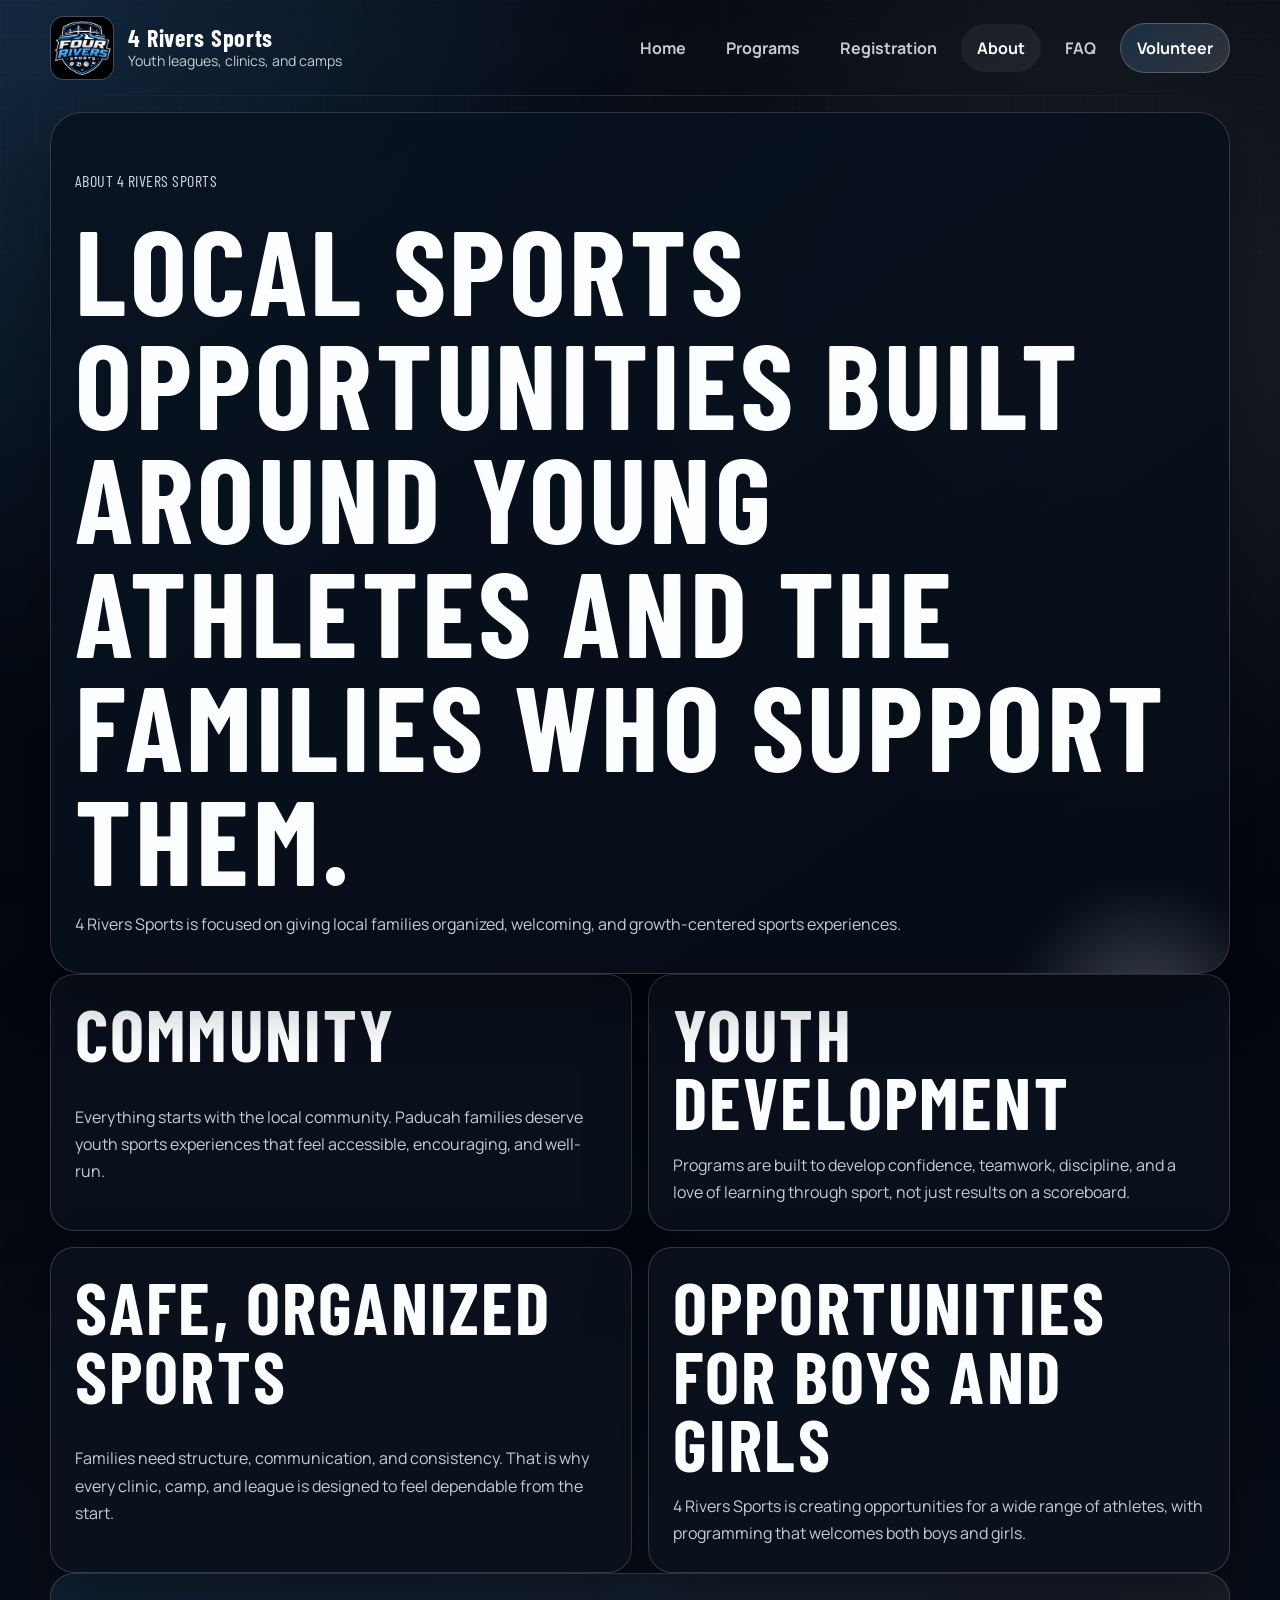
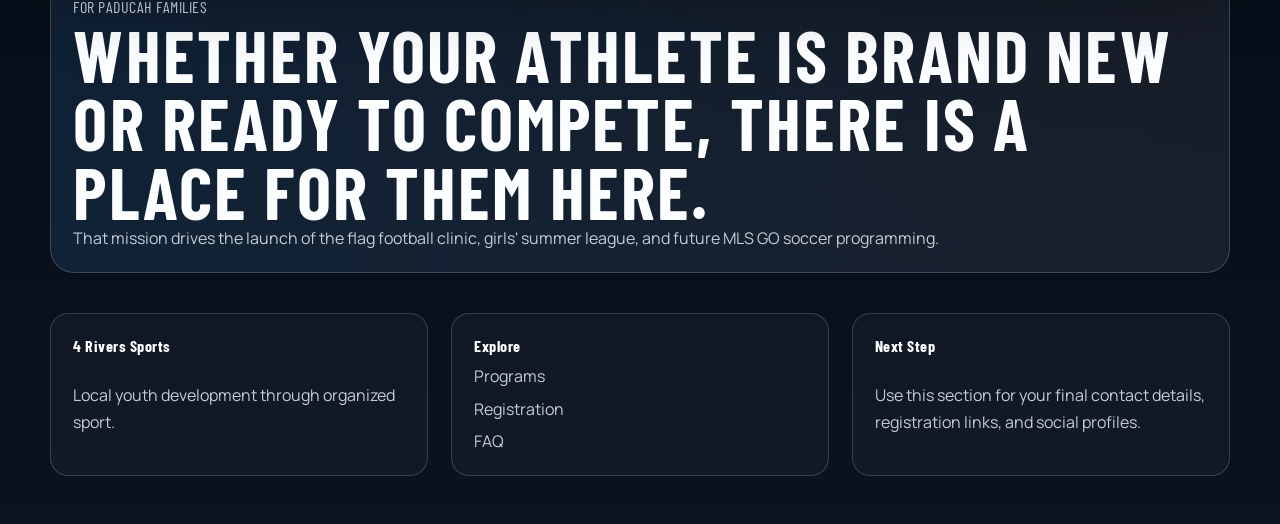
==== about.html @ c08216eb "Add initial website structure and styles for 4 Rivers Sports - Create styles.css for global styles a" ====
<!DOCTYPE html>
<html lang="en">
<head>
  <meta charset="UTF-8">
  <meta name="viewport" content="width=device-width, initial-scale=1.0">
  <title>About | 4 Rivers Sports</title>
  <meta
    name="description"
    content="Learn about 4 Rivers Sports and the focus on community, youth development, and safe organized sports for local families."
  >
  <link rel="preconnect" href="https://fonts.googleapis.com">
  <link rel="preconnect" href="https://fonts.gstatic.com" crossorigin>
  <link href="https://fonts.googleapis.com/css2?family=Barlow+Condensed:wght@600;700;800&family=Manrope:wght@400;500;600;700;800&display=swap" rel="stylesheet">
  <link rel="stylesheet" href="assets/styles.css">
</head>
<body>
  <div class="site-shell inner-page-shell">
    <header class="site-header">
      <a class="brand" href="index.html">
        <span class="brand-mark">
          <img class="brand-logo" src="images/logo.png" alt="4 Rivers Sports logo">
        </span>
        <span class="brand-text">
          <strong>4 Rivers Sports</strong>
          <span>Youth leagues, clinics, and camps</span>
        </span>
      </a>
      <button class="menu-toggle" type="button" aria-expanded="false" aria-controls="site-nav">
        Menu
      </button>
      <nav class="site-nav" id="site-nav">
        <a href="index.html">Home</a>
        <a href="programs.html">Programs</a>
        <a href="registration.html">Registration</a>
        <a href="about.html" aria-current="page">About</a>
        <a href="faq.html">FAQ</a>
        <a href="volunteers.html" class="nav-cta">Volunteer</a>
      </nav>
    </header>

    <main>
      <section class="page-hero">
        <p class="eyebrow">About 4 Rivers Sports</p>
        <h1>Local sports opportunities built around young athletes and the families who support them.</h1>
        <p>4 Rivers Sports is focused on giving local families organized, welcoming, and growth-centered sports experiences.</p>
      </section>

      <section class="story-grid">
        <article>
          <h2>Community</h2>
          <p>Everything starts with the local community. Paducah families deserve youth sports experiences that feel accessible, encouraging, and well-run.</p>
        </article>
        <article>
          <h2>Youth Development</h2>
          <p>Programs are built to develop confidence, teamwork, discipline, and a love of learning through sport, not just results on a scoreboard.</p>
        </article>
        <article>
          <h2>Safe, Organized Sports</h2>
          <p>Families need structure, communication, and consistency. That is why every clinic, camp, and league is designed to feel dependable from the start.</p>
        </article>
        <article>
          <h2>Opportunities for Boys and Girls</h2>
          <p>4 Rivers Sports is creating opportunities for a wide range of athletes, with programming that welcomes both boys and girls.</p>
        </article>
      </section>

      <section class="support-strip">
        <div>
          <p class="eyebrow">For Paducah Families</p>
          <h2>Whether your athlete is brand new or ready to compete, there is a place for them here.</h2>
          <p>That mission drives the launch of the flag football clinic, girls' summer league, and future MLS GO soccer programming.</p>
        </div>
      </section>
    </main>

    <footer class="site-footer">
      <div>
        <strong>4 Rivers Sports</strong>
        <p>Local youth development through organized sport.</p>
      </div>
      <div>
        <strong>Explore</strong>
        <a href="programs.html">Programs</a>
        <a href="registration.html">Registration</a>
        <a href="faq.html">FAQ</a>
      </div>
      <div>
        <strong>Next Step</strong>
        <p>Use this section for your final contact details, registration links, and social profiles.</p>
      </div>
    </footer>
  </div>

  <script src="assets/script.js"></script>
</body>
</html>
---- assets/styles.css ----
:root {
  --bg: #02060d;
  --surface: #09111d;
  --surface-strong: #132237;
  --surface-soft: rgba(12, 19, 31, 0.82);
  --line: rgba(194, 201, 209, 0.22);
  --text: #fbfdff;
  --muted: #c5ccd5;
  --accent-silver: #d6dde6;
  --accent-blue: #4ba8ff;
  --accent-blue-deep: #1e5fa8;
  --shadow: 0 26px 60px rgba(0, 0, 0, 0.35);
  --radius-xl: 32px;
  --radius-lg: 24px;
  --radius-md: 18px;
  --content-width: 1180px;
}

* {
  box-sizing: border-box;
}

html {
  scroll-behavior: smooth;
}

body {
  margin: 0;
  min-height: 100vh;
  font-family: "Manrope", sans-serif;
  color: var(--text);
  background:
    radial-gradient(circle at top left, rgba(75, 168, 255, 0.2), transparent 30%),
    radial-gradient(circle at 85% 15%, rgba(214, 221, 230, 0.12), transparent 26%),
    linear-gradient(180deg, #05080f 0%, #02060d 42%, #0b1320 100%);
}

body::before {
  content: "";
  position: fixed;
  inset: 0;
  background-image:
    linear-gradient(rgba(255, 255, 255, 0.03) 1px, transparent 1px),
    linear-gradient(90deg, rgba(255, 255, 255, 0.03) 1px, transparent 1px);
  background-size: 36px 36px;
  -webkit-mask-image: linear-gradient(180deg, rgba(0, 0, 0, 0.5), transparent 75%);
  mask-image: linear-gradient(180deg, rgba(0, 0, 0, 0.5), transparent 75%);
  pointer-events: none;
}

a {
  color: inherit;
  text-decoration: none;
}

p {
  margin: 0;
  line-height: 1.7;
  color: var(--muted);
}

h1,
h2,
h3,
strong,
.button,
.brand-text strong,
.card-tag,
.hero-badge,
.eyebrow {
  font-family: "Barlow Condensed", sans-serif;
  letter-spacing: 0.03em;
}

h1,
h2,
h3 {
  margin: 0;
  color: var(--text);
  line-height: 0.95;
  text-transform: uppercase;
}

h1 {
  font-size: clamp(4rem, 12vw, 7.5rem);
}

h2 {
  font-size: clamp(2.4rem, 6vw, 4.5rem);
}

h3 {
  font-size: clamp(1.5rem, 4vw, 2rem);
}

ul {
  margin: 0;
  padding: 0;
  list-style: none;
}

dl,
dt,
dd {
  margin: 0;
}

.site-shell {
  position: relative;
  width: min(calc(100% - 2rem), var(--content-width));
  margin: 0 auto;
  padding-bottom: 2rem;
}

.site-header {
  position: sticky;
  top: 0;
  z-index: 10;
  display: flex;
  align-items: center;
  justify-content: space-between;
  gap: 1rem;
  padding: 1rem 0;
  -webkit-backdrop-filter: blur(18px);
  backdrop-filter: blur(18px);
}

.site-header::after {
  content: "";
  position: absolute;
  inset: auto 0 0;
  height: 1px;
  background: linear-gradient(90deg, transparent, rgba(255, 255, 255, 0.15), transparent);
}

.brand {
  display: inline-flex;
  align-items: center;
  gap: 0.9rem;
  min-width: 0;
}

.brand-mark {
  display: grid;
  place-items: center;
  width: 4rem;
  height: 4rem;
  flex: 0 0 auto;
  border-radius: 14px;
  overflow: hidden;
  background: rgba(255, 255, 255, 0.04);
  border: 1px solid rgba(194, 201, 209, 0.22);
}

.brand-logo {
  display: block;
  width: 100%;
  height: 100%;
  object-fit: contain;
}

.brand-text {
  display: grid;
  gap: 0.1rem;
}

.brand-text strong {
  font-size: 1.5rem;
  line-height: 1;
}

.brand-text span {
  color: var(--muted);
  font-size: 0.88rem;
}

.site-nav {
  display: flex;
  align-items: center;
  gap: 0.5rem;
  flex-wrap: wrap;
  justify-content: flex-end;
}

.site-nav a {
  padding: 0.8rem 1rem;
  border-radius: 999px;
  color: var(--muted);
  font-weight: 700;
  transition: background-color 180ms ease, color 180ms ease, transform 180ms ease;
}

.site-nav a:hover,
.site-nav a[aria-current="page"] {
  color: var(--text);
  background: rgba(255, 255, 255, 0.06);
}

.site-nav .nav-cta {
  background: linear-gradient(135deg, rgba(75, 168, 255, 0.18), rgba(214, 221, 230, 0.16));
  color: var(--text);
  border: 1px solid rgba(214, 221, 230, 0.26);
}

.menu-toggle {
  display: none;
  border: 1px solid var(--line);
  border-radius: 999px;
  background: rgba(255, 255, 255, 0.04);
  color: var(--text);
  padding: 0.85rem 1rem;
  font: inherit;
  font-weight: 700;
}

.hero-section,
.page-hero {
  position: relative;
  overflow: hidden;
  border: 1px solid var(--line);
  border-radius: var(--radius-xl);
  background: linear-gradient(145deg, rgba(9, 19, 33, 0.96), rgba(6, 13, 23, 0.88));
  box-shadow: var(--shadow);
}

.hero-section {
  display: grid;
  gap: 2rem;
  padding: 4rem 1.6rem 2rem;
}

.hero-section::after,
.page-hero::after {
  content: "";
  position: absolute;
  inset: auto -5% -22% auto;
  width: 18rem;
  height: 18rem;
  border-radius: 999px;
  background: radial-gradient(circle, rgba(214, 221, 230, 0.28), transparent 68%);
  filter: blur(16px);
}

.hero-copy,
.hero-panel,
.page-hero {
  position: relative;
  z-index: 1;
}

.hero-copy {
  display: grid;
  gap: 1rem;
}

.hero-lead {
  max-width: 12ch;
  font-size: clamp(1.25rem, 3.2vw, 1.8rem);
  font-weight: 700;
  color: var(--text);
}

.eyebrow {
  color: var(--accent-silver);
  font-size: 1rem;
  text-transform: uppercase;
}

.hero-actions,
.section-heading,
.registration-header,
.support-strip,
.volunteer-banner,
.split-heading {
  display: flex;
  gap: 1rem;
}

.hero-actions {
  flex-wrap: wrap;
  margin-top: 0.5rem;
}

.button {
  display: inline-flex;
  align-items: center;
  justify-content: center;
  gap: 0.45rem;
  min-height: 3.5rem;
  padding: 0.9rem 1.4rem;
  border-radius: 999px;
  font-size: 1.1rem;
  font-weight: 800;
  text-transform: uppercase;
  transition: transform 180ms ease, box-shadow 180ms ease, background-color 180ms ease;
}

.button:hover {
  transform: translateY(-2px);
}

.button-primary {
  background: linear-gradient(135deg, var(--accent-blue), #dfe5ec);
  color: #071018;
  box-shadow: 0 18px 28px rgba(75, 168, 255, 0.24);
}

.button-secondary {
  background: linear-gradient(135deg, rgba(75, 168, 255, 0.18), rgba(214, 221, 230, 0.14));
  border: 1px solid rgba(194, 201, 209, 0.3);
  color: var(--text);
}

.inline-link {
  width: fit-content;
  color: var(--text);
  font-weight: 800;
  text-transform: uppercase;
}

.inline-link:hover {
  color: var(--accent-silver);
}

.hero-panel {
  display: grid;
  gap: 1rem;
  align-content: start;
}

.hero-badge,
.card-tag {
  width: fit-content;
  padding: 0.45rem 0.8rem;
  border-radius: 999px;
  background: rgba(255, 255, 255, 0.08);
  color: var(--text);
  font-size: 0.95rem;
  text-transform: uppercase;
}

.hero-points,
.feature-list {
  display: grid;
  gap: 0.8rem;
}

.hero-points li,
.feature-list li {
  position: relative;
  padding-left: 1.3rem;
  color: var(--text);
}

.hero-points li::before,
.feature-list li::before {
  content: "";
  position: absolute;
  left: 0;
  top: 0.55rem;
  width: 0.55rem;
  height: 0.55rem;
  border-radius: 999px;
  background: linear-gradient(135deg, var(--accent-blue), var(--accent-silver));
}

.hero-card,
.program-card,
.highlight-card,
.program-detail-card,
.registration-card,
.faq-item,
.story-grid article,
.why-grid article,
.faq-preview-grid article {
  border: 1px solid var(--line);
  border-radius: var(--radius-lg);
  background: var(--surface-soft);
  box-shadow: var(--shadow);
}

.hero-card,
.program-card,
.highlight-card,
.program-detail-card,
.registration-card,
.faq-item,
.story-grid article,
.why-grid article,
.faq-preview-grid article {
  padding: 1.5rem;
}

.announcement-strip,
.support-strip,
.volunteer-banner {
  align-items: center;
  justify-content: space-between;
  border: 1px solid rgba(194, 201, 209, 0.24);
  border-radius: var(--radius-lg);
  padding: 1.2rem 1.4rem;
  background: linear-gradient(90deg, rgba(75, 168, 255, 0.12), rgba(214, 221, 230, 0.08));
}

.announcement-strip {
  margin-top: 1.25rem;
}

.announcement-strip p {
  color: var(--text);
  font-weight: 700;
}

.section-block {
  display: grid;
  gap: 1.4rem;
  padding: 4.5rem 0 0;
}

.section-heading {
  align-items: end;
  justify-content: space-between;
  flex-wrap: wrap;
}

.section-heading.narrow {
  max-width: 60rem;
}

.program-grid,
.registration-highlight-grid,
.why-grid,
.faq-preview-grid,
.story-grid,
.program-detail-grid,
.registration-grid {
  display: grid;
  gap: 1rem;
}

.program-card,
.highlight-card,
.program-detail-card,
.registration-card,
.story-grid article,
.why-grid article,
.faq-preview-grid article {
  display: grid;
  gap: 1rem;
}

.soon-card {
  background: linear-gradient(145deg, rgba(12, 30, 42, 0.92), rgba(11, 24, 40, 0.82));
}

.page-hero {
  display: grid;
  gap: 1rem;
  padding: 3.4rem 1.5rem 2.2rem;
  margin-top: 1rem;
}

.faq-list {
  display: grid;
  gap: 1rem;
  padding-top: 2rem;
}

.faq-item {
  display: grid;
  gap: 0.8rem;
}

.registration-card dl {
  display: grid;
  gap: 1rem;
}

.registration-card dl div {
  padding-bottom: 1rem;
  border-bottom: 1px solid rgba(255, 255, 255, 0.08);
}

.registration-card dl div:last-child {
  padding-bottom: 0;
  border-bottom: 0;
}

.registration-card dt {
  margin-bottom: 0.25rem;
  color: var(--accent-silver);
  font-family: "Barlow Condensed", sans-serif;
  font-size: 1rem;
  text-transform: uppercase;
}

.registration-card dd {
  color: var(--text);
}

.site-footer {
  display: grid;
  gap: 1.4rem;
  padding: 4rem 0 1rem;
}

.site-footer > div {
  display: grid;
  gap: 0.65rem;
  padding: 1.4rem;
  border: 1px solid var(--line);
  border-radius: var(--radius-md);
  background: rgba(255, 255, 255, 0.03);
}

.site-footer a {
  color: var(--muted);
}

.site-footer a:hover {
  color: var(--text);
}

.inner-page-shell .site-footer {
  padding-top: 2.5rem;
}

@media (min-width: 720px) {
  .site-shell {
    width: min(calc(100% - 3rem), var(--content-width));
  }

  .hero-section {
    grid-template-columns: minmax(0, 1.25fr) minmax(20rem, 0.85fr);
    align-items: stretch;
    padding: 5rem 2.4rem 2.6rem;
  }

  .program-grid,
  .registration-highlight-grid,
  .why-grid,
  .faq-preview-grid,
  .story-grid,
  .program-detail-grid,
  .registration-grid,
  .site-footer {
    grid-template-columns: repeat(2, minmax(0, 1fr));
  }
}

@media (min-width: 1000px) {
  .program-grid,
  .registration-highlight-grid,
  .why-grid,
  .faq-preview-grid,
  .site-footer {
    grid-template-columns: repeat(3, minmax(0, 1fr));
  }

  .program-detail-grid,
  .registration-grid {
    grid-template-columns: repeat(3, minmax(0, 1fr));
  }

  .story-grid {
    grid-template-columns: repeat(2, minmax(0, 1fr));
  }
}

@media (max-width: 799px) {
  .menu-toggle {
    display: inline-flex;
    align-items: center;
    justify-content: center;
  }

  .site-nav {
    position: absolute;
    top: calc(100% + 0.8rem);
    right: 0;
    left: 0;
    display: none;
    flex-direction: column;
    align-items: stretch;
    padding: 0.8rem;
    border: 1px solid var(--line);
    border-radius: 24px;
    background: rgba(7, 15, 24, 0.98);
    box-shadow: var(--shadow);
  }

  .site-nav.is-open {
    display: flex;
  }

  .site-nav a {
    width: 100%;
  }
}

@media (prefers-reduced-motion: no-preference) {
  .hero-copy,
  .hero-panel,
  .section-block,
  .page-hero,
  .program-card,
  .highlight-card,
  .program-detail-card,
  .registration-card,
  .faq-item,
  .story-grid article,
  .why-grid article,
  .faq-preview-grid article,
  .site-footer > div {
    animation: rise-in 700ms ease both;
  }

  .hero-panel {
    animation-delay: 120ms;
  }

  .section-block:nth-of-type(2),
  .site-footer > div:nth-child(2) {
    animation-delay: 140ms;
  }

  .section-block:nth-of-type(3),
  .site-footer > div:nth-child(3) {
    animation-delay: 220ms;
  }
}

@keyframes rise-in {
  from {
    opacity: 0;
    transform: translateY(18px);
  }

  to {
    opacity: 1;
    transform: translateY(0);
  }
}
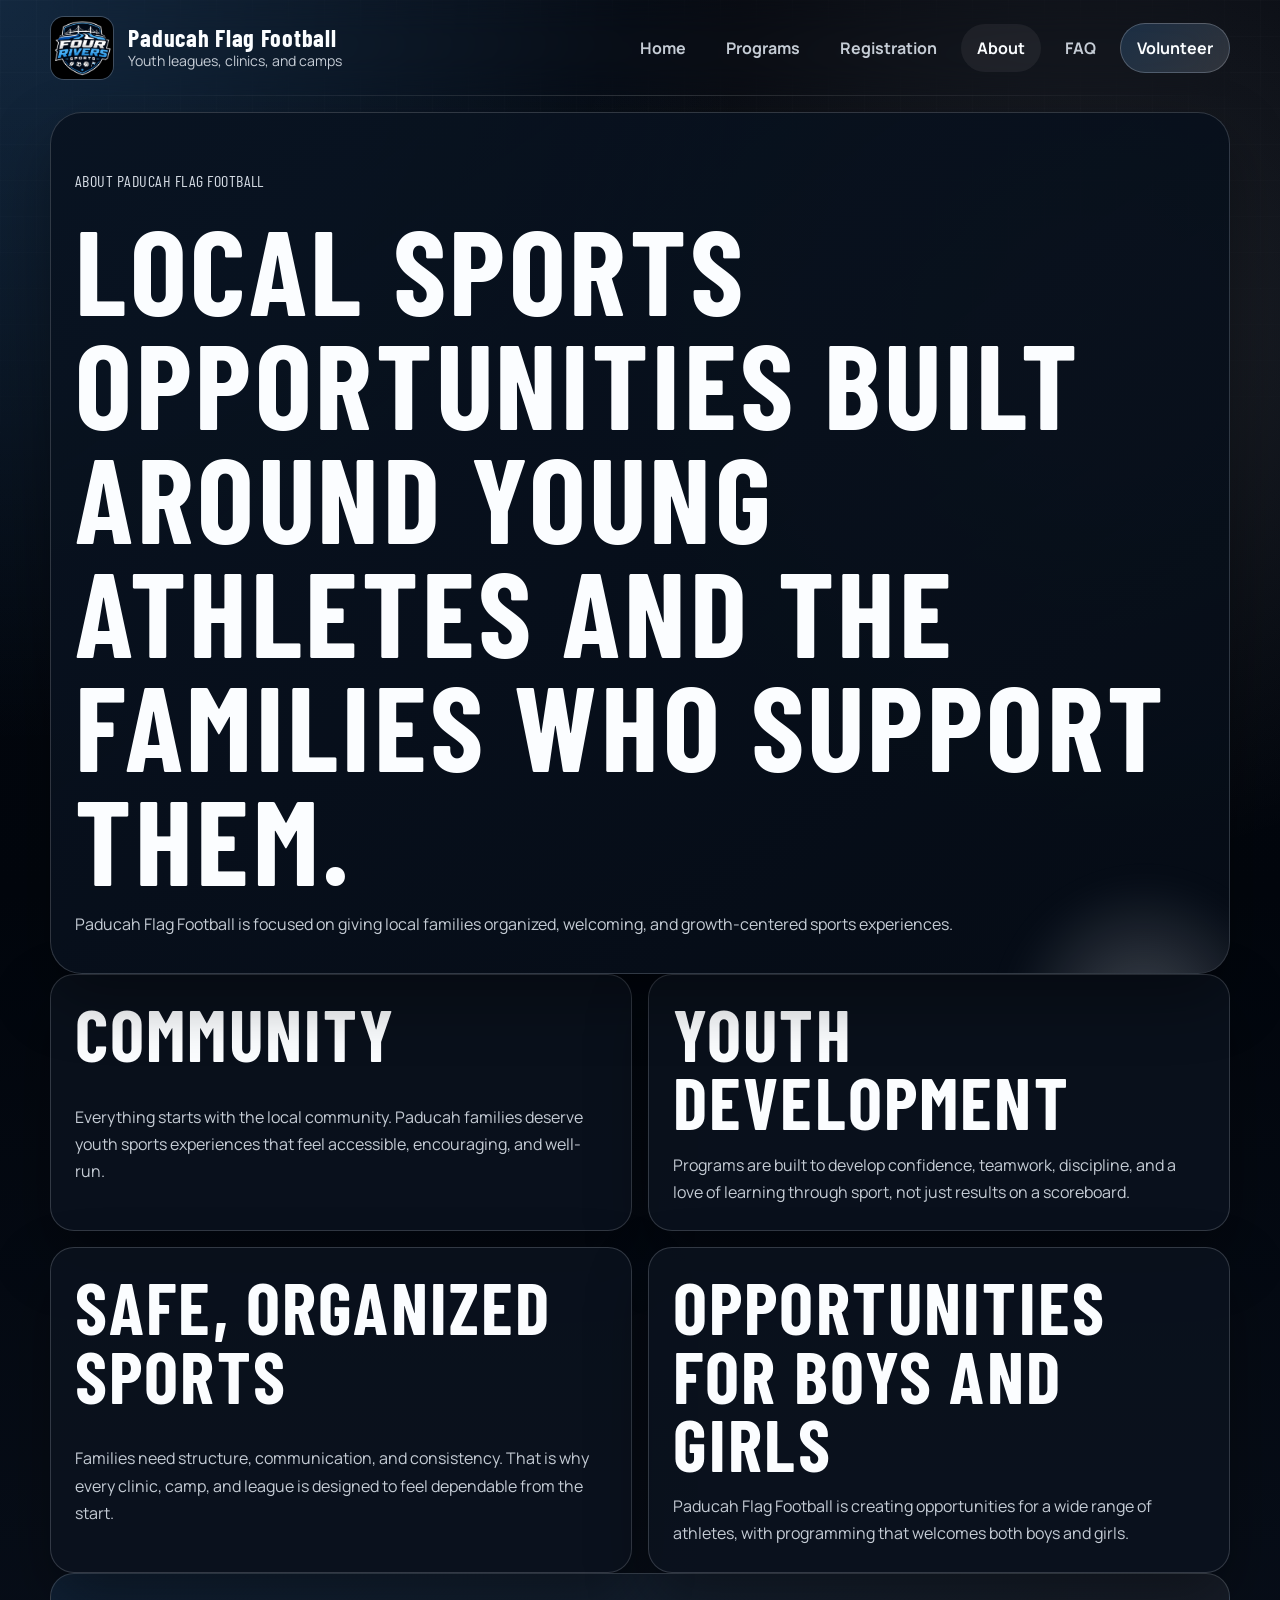
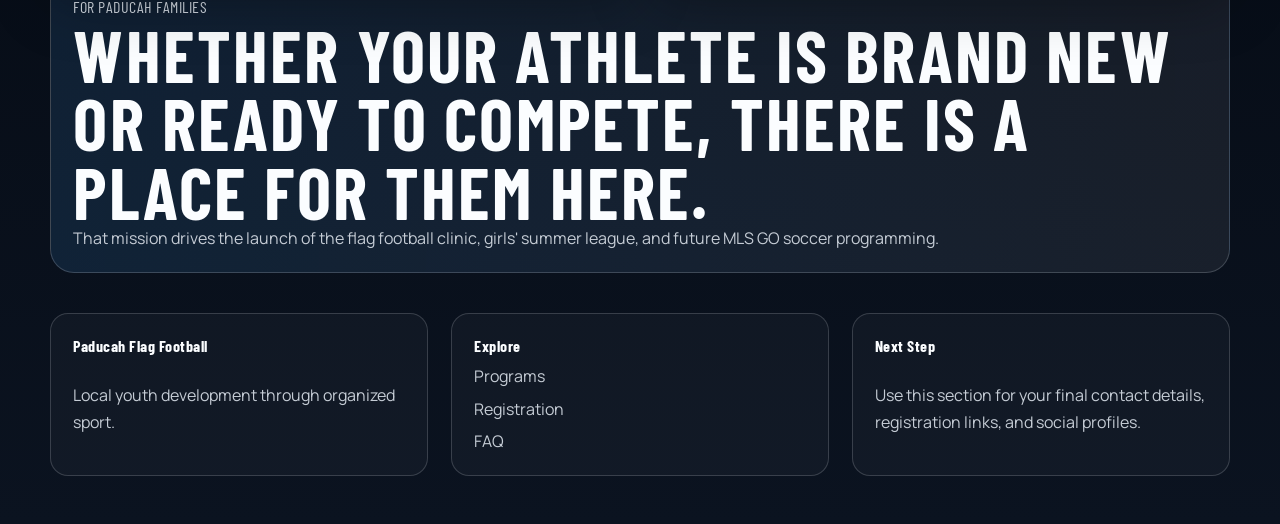
==== commit bf068c51: "Update branding from 4 Rivers Sports to Paducah Flag Football across multiple HTML files" ====
--- a/about.html
+++ b/about.html
@@ -3,10 +3,10 @@
 <head>
   <meta charset="UTF-8">
   <meta name="viewport" content="width=device-width, initial-scale=1.0">
-  <title>About | 4 Rivers Sports</title>
+  <title>About | Paducah Flag Football</title>
   <meta
     name="description"
-    content="Learn about 4 Rivers Sports and the focus on community, youth development, and safe organized sports for local families."
+    content="Learn about Paducah Flag Football and the focus on community, youth development, and safe organized sports for local families."
   >
   <link rel="preconnect" href="https://fonts.googleapis.com">
   <link rel="preconnect" href="https://fonts.gstatic.com" crossorigin>
@@ -18,10 +18,10 @@
     <header class="site-header">
       <a class="brand" href="index.html">
         <span class="brand-mark">
-          <img class="brand-logo" src="images/logo.png" alt="4 Rivers Sports logo">
+          <img class="brand-logo" src="images/logo.png" alt="Paducah Flag Football logo">
         </span>
         <span class="brand-text">
-          <strong>4 Rivers Sports</strong>
+          <strong>Paducah Flag Football</strong>
           <span>Youth leagues, clinics, and camps</span>
         </span>
       </a>
@@ -40,9 +40,9 @@
 
     <main>
       <section class="page-hero">
-        <p class="eyebrow">About 4 Rivers Sports</p>
+        <p class="eyebrow">About Paducah Flag Football</p>
         <h1>Local sports opportunities built around young athletes and the families who support them.</h1>
-        <p>4 Rivers Sports is focused on giving local families organized, welcoming, and growth-centered sports experiences.</p>
+        <p>Paducah Flag Football is focused on giving local families organized, welcoming, and growth-centered sports experiences.</p>
       </section>
 
       <section class="story-grid">
@@ -60,7 +60,7 @@
         </article>
         <article>
           <h2>Opportunities for Boys and Girls</h2>
-          <p>4 Rivers Sports is creating opportunities for a wide range of athletes, with programming that welcomes both boys and girls.</p>
+          <p>Paducah Flag Football is creating opportunities for a wide range of athletes, with programming that welcomes both boys and girls.</p>
         </article>
       </section>
 
@@ -75,7 +75,7 @@
 
     <footer class="site-footer">
       <div>
-        <strong>4 Rivers Sports</strong>
+        <strong>Paducah Flag Football</strong>
         <p>Local youth development through organized sport.</p>
       </div>
       <div>
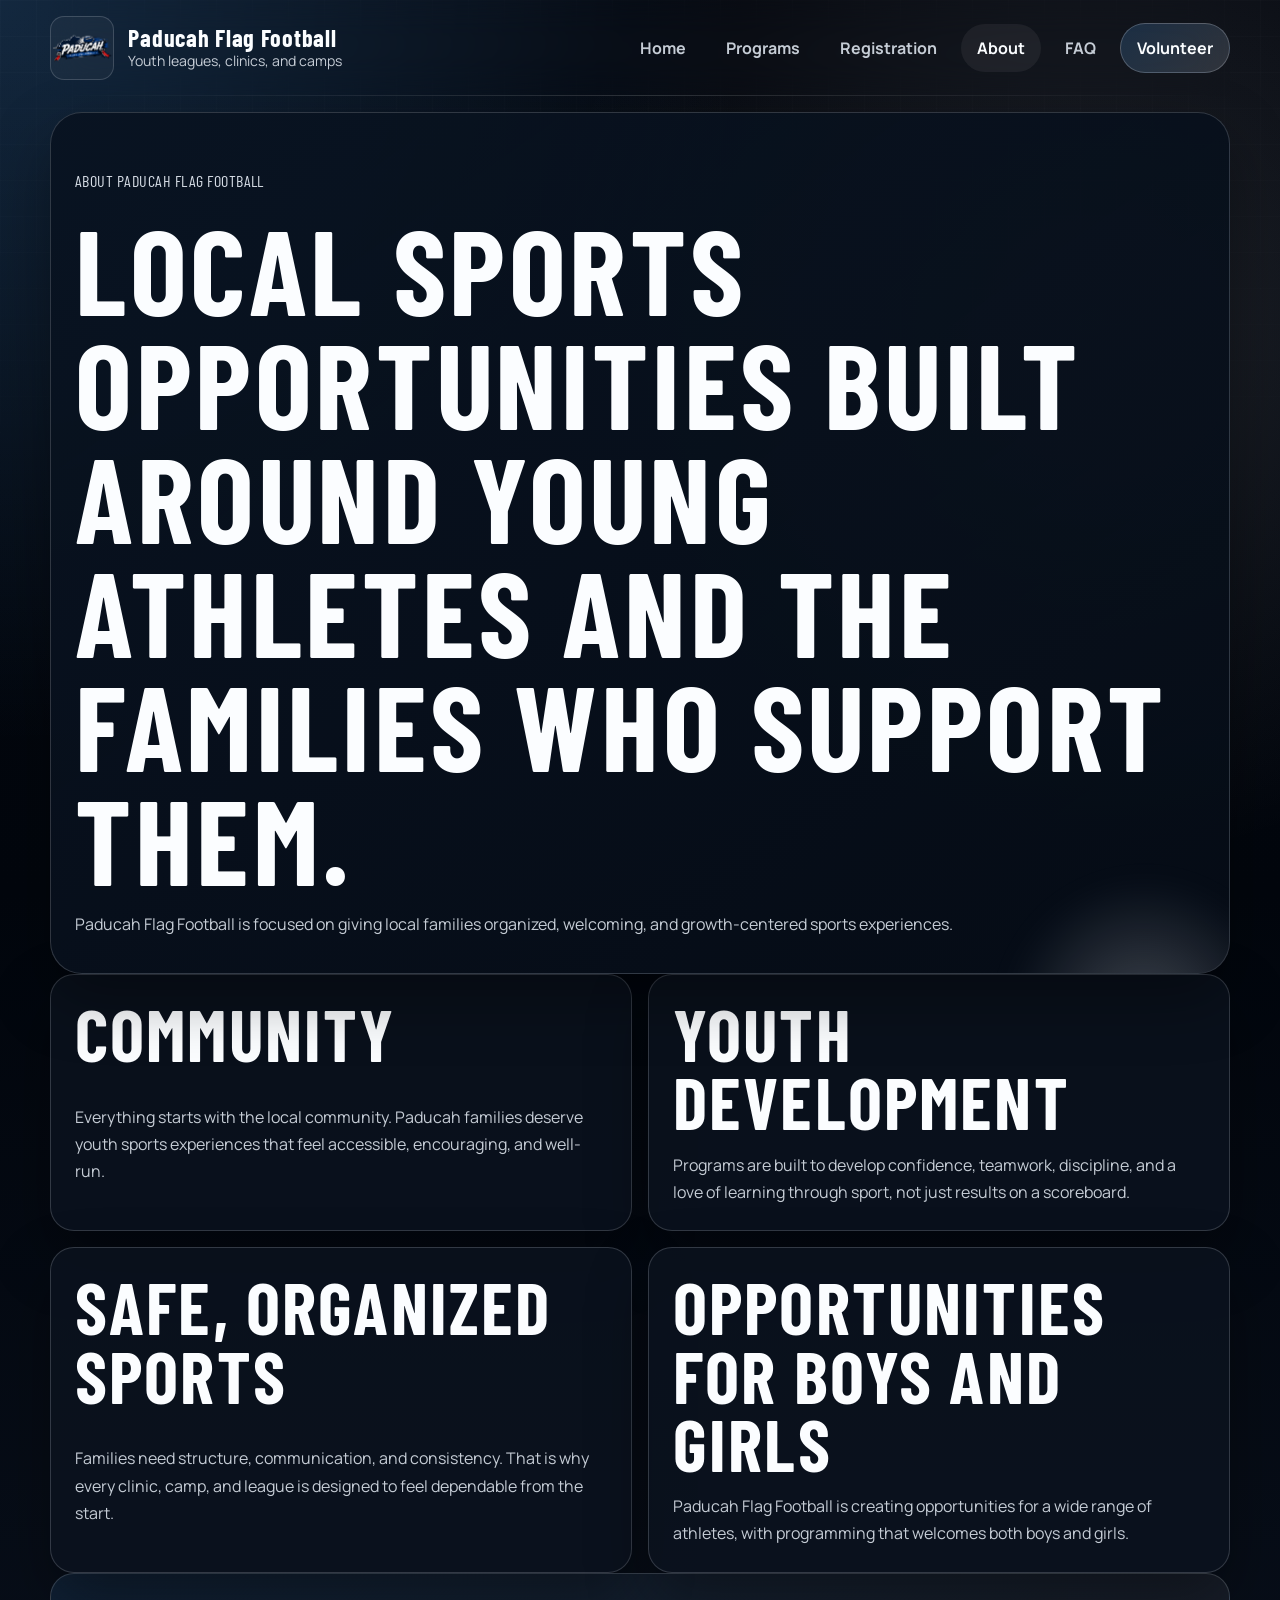
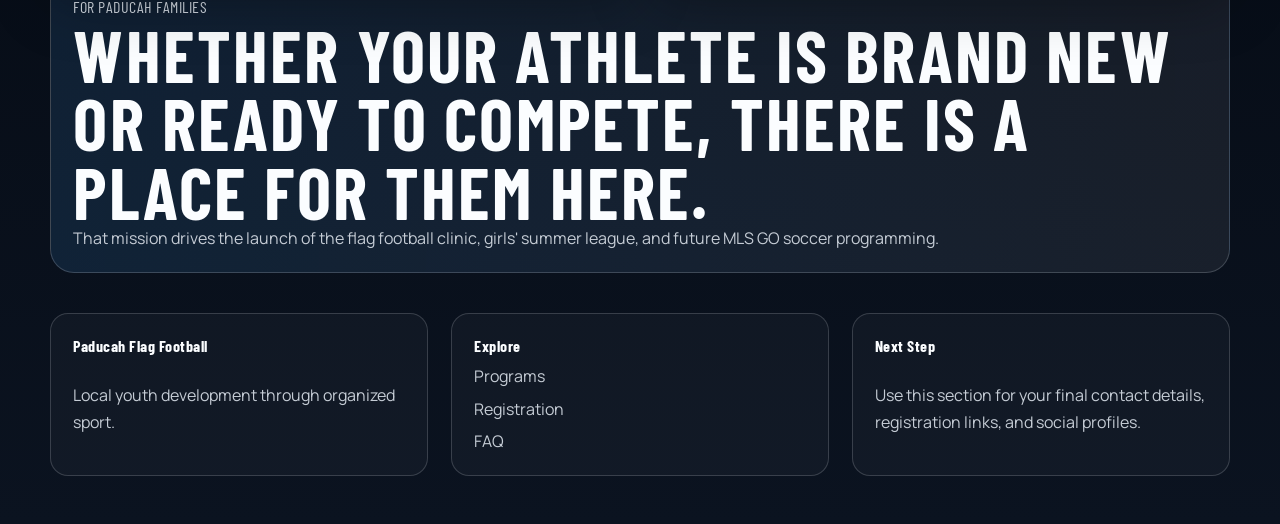
==== commit ff088036: "Replace logo image with new file across multiple HTML pages" ====
--- a/about.html
+++ b/about.html
@@ -18,7 +18,7 @@
     <header class="site-header">
       <a class="brand" href="index.html">
         <span class="brand-mark">
-          <img class="brand-logo" src="images/logo.png" alt="Paducah Flag Football logo">
+          <img class="brand-logo" src="images/pffLogo.png" alt="Paducah Flag Football logo">
         </span>
         <span class="brand-text">
           <strong>Paducah Flag Football</strong>
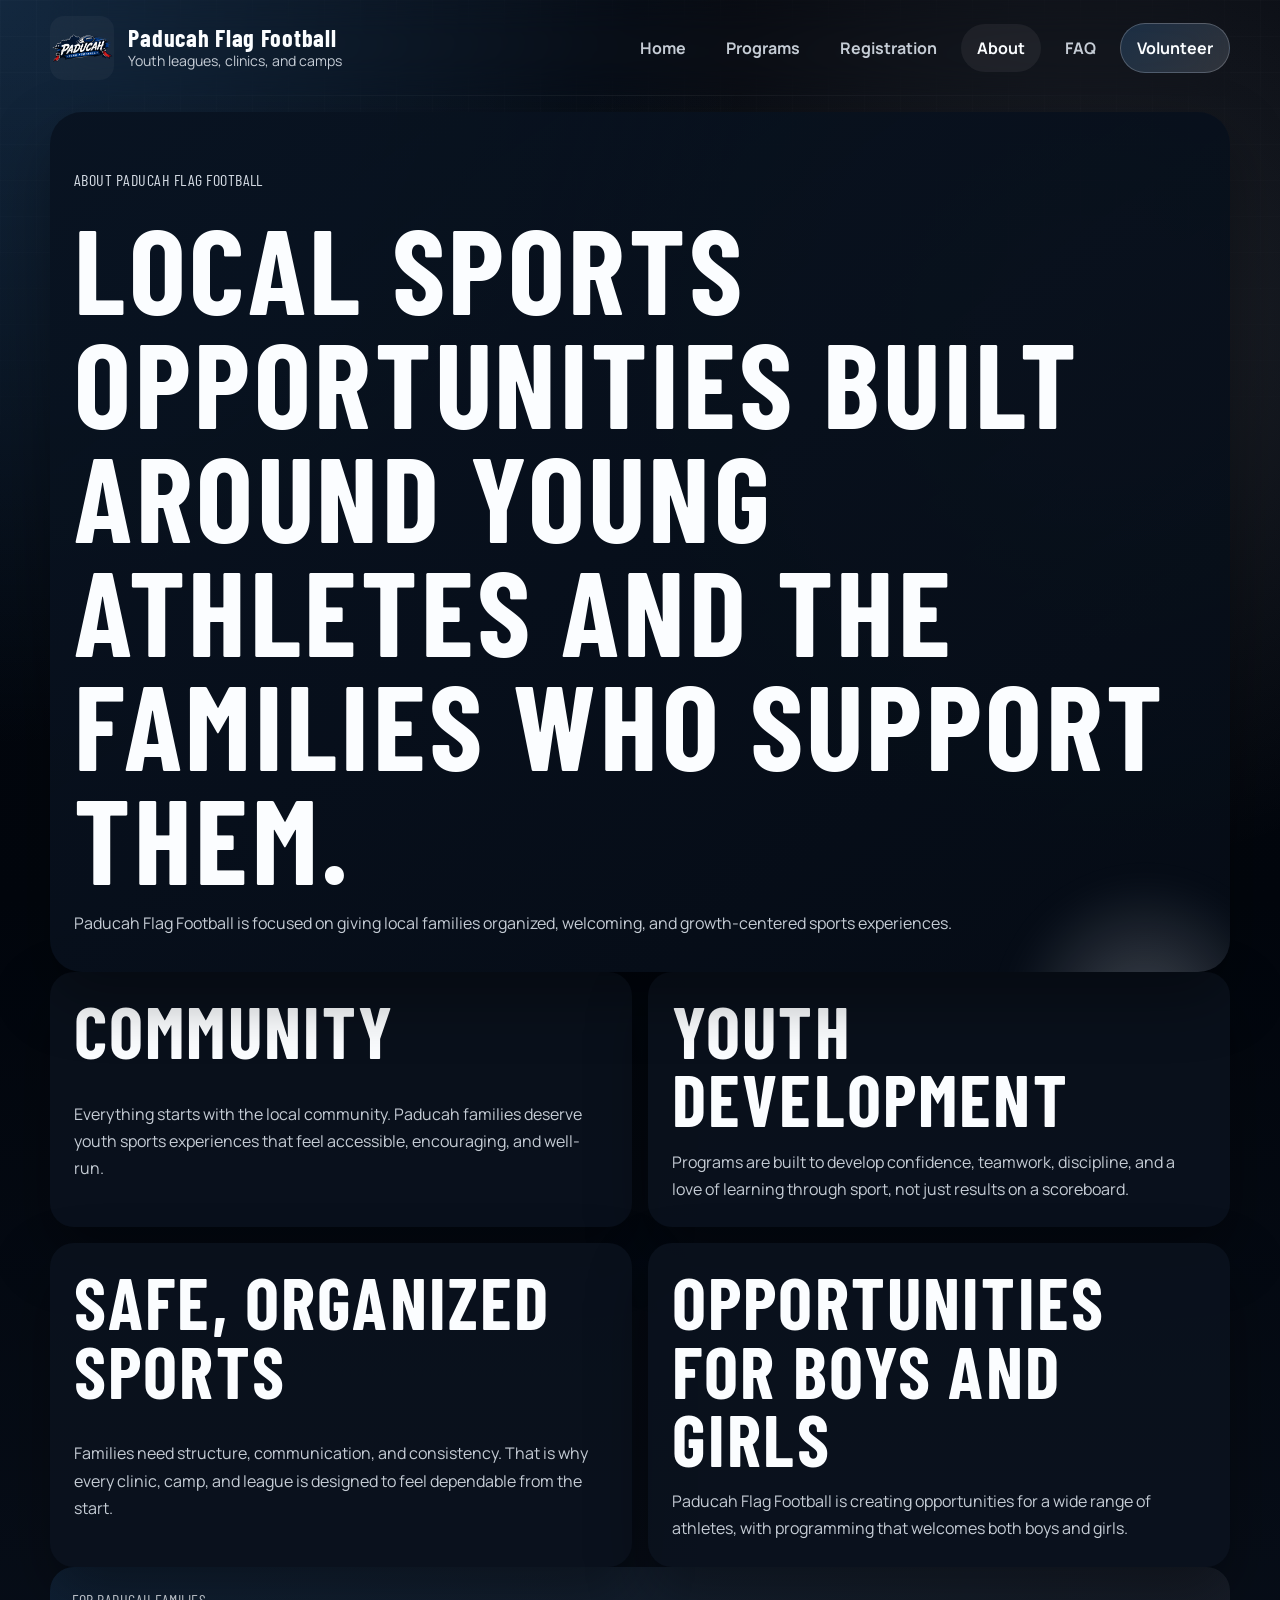
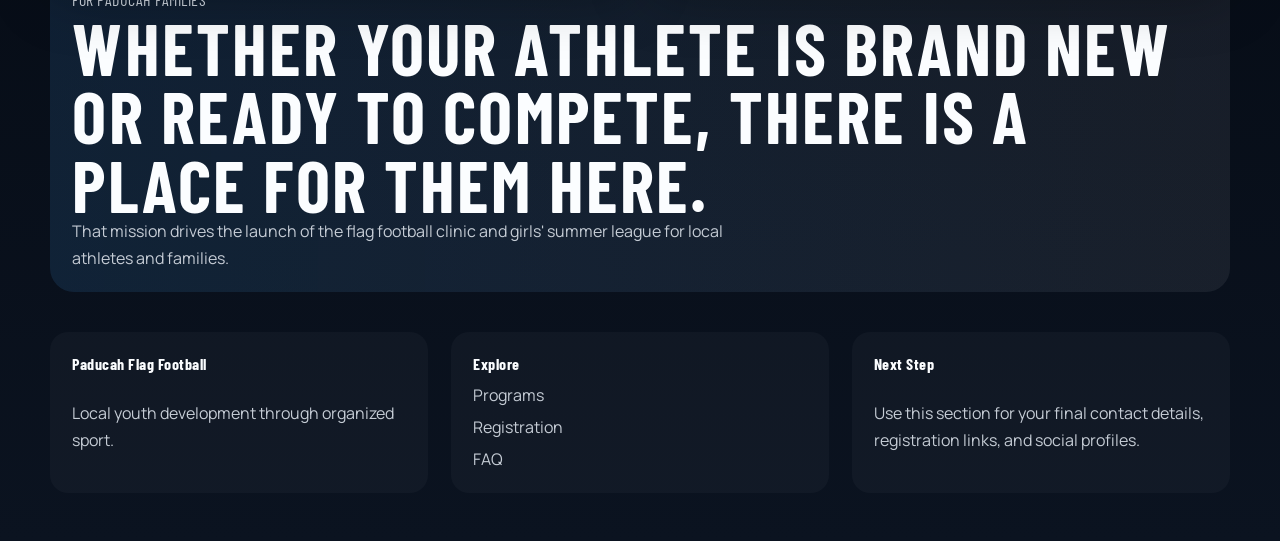
==== commit 8ad36af1: "Add new media assets for NFL promotional content - Added a new video file: PREROLL_NFL FLAG_15_Chase" ====
--- a/about.html
+++ b/about.html
@@ -68,7 +68,7 @@
         <div>
           <p class="eyebrow">For Paducah Families</p>
           <h2>Whether your athlete is brand new or ready to compete, there is a place for them here.</h2>
-          <p>That mission drives the launch of the flag football clinic, girls' summer league, and future MLS GO soccer programming.</p>
+          <p>That mission drives the launch of the flag football clinic and girls' summer league for local athletes and families.</p>
         </div>
       </section>
     </main>
--- a/assets/styles.css
+++ b/assets/styles.css
@@ -130,7 +130,7 @@
   position: absolute;
   inset: auto 0 0;
   height: 1px;
-  background: linear-gradient(90deg, transparent, rgba(255, 255, 255, 0.15), transparent);
+  background: linear-gradient(90deg, transparent, rgba(255, 255, 255, 0.06), transparent);
 }
 
 .brand {
@@ -149,7 +149,6 @@
   border-radius: 14px;
   overflow: hidden;
   background: rgba(255, 255, 255, 0.04);
-  border: 1px solid rgba(194, 201, 209, 0.22);
 }
 
 .brand-logo {
@@ -217,7 +216,6 @@
 .page-hero {
   position: relative;
   overflow: hidden;
-  border: 1px solid var(--line);
   border-radius: var(--radius-xl);
   background: linear-gradient(145deg, rgba(9, 19, 33, 0.96), rgba(6, 13, 23, 0.88));
   box-shadow: var(--shadow);
@@ -373,7 +371,6 @@
 .story-grid article,
 .why-grid article,
 .faq-preview-grid article {
-  border: 1px solid var(--line);
   border-radius: var(--radius-lg);
   background: var(--surface-soft);
   box-shadow: var(--shadow);
@@ -396,7 +393,6 @@
 .volunteer-banner {
   align-items: center;
   justify-content: space-between;
-  border: 1px solid rgba(194, 201, 209, 0.24);
   border-radius: var(--radius-lg);
   padding: 1.2rem 1.4rem;
   background: linear-gradient(90deg, rgba(75, 168, 255, 0.12), rgba(214, 221, 230, 0.08));
@@ -433,7 +429,9 @@
 .faq-preview-grid,
 .story-grid,
 .program-detail-grid,
-.registration-grid {
+.registration-grid,
+.image-showcase-grid,
+.support-media-layout {
   display: grid;
   gap: 1rem;
 }
@@ -478,7 +476,6 @@
 
 .registration-card dl div {
   padding-bottom: 1rem;
-  border-bottom: 1px solid rgba(255, 255, 255, 0.08);
 }
 
 .registration-card dl div:last-child {
@@ -508,7 +505,6 @@
   display: grid;
   gap: 0.65rem;
   padding: 1.4rem;
-  border: 1px solid var(--line);
   border-radius: var(--radius-md);
   background: rgba(255, 255, 255, 0.03);
 }
@@ -519,6 +515,61 @@
 
 .site-footer a:hover {
   color: var(--text);
+}
+
+.image-showcase-section .section-heading p:last-child,
+.support-strip p,
+.support-copy-card p {
+  max-width: 44rem;
+}
+
+.image-card {
+  margin: 0;
+  overflow: hidden;
+  border-radius: var(--radius-lg);
+  background: rgba(255, 255, 255, 0.03);
+  box-shadow: var(--shadow);
+}
+
+.image-card img {
+  display: block;
+  width: 100%;
+  height: 100%;
+  object-fit: cover;
+}
+
+.image-card-large {
+  min-height: 21rem;
+}
+
+.image-card-tall {
+  min-height: 21rem;
+}
+
+.image-card-wide {
+  min-height: 20rem;
+}
+
+.image-card-portrait {
+  min-height: 28rem;
+}
+
+.support-copy-card {
+  display: grid;
+  gap: 1rem;
+  align-content: center;
+  padding: 1.5rem;
+  border-radius: var(--radius-lg);
+  background: var(--surface-soft);
+  box-shadow: var(--shadow);
+}
+
+.support-copy-card .button {
+  width: fit-content;
+}
+
+.volunteer-media-layout .support-copy-card {
+  min-height: 28rem;
 }
 
 .inner-page-shell .site-footer {
@@ -543,8 +594,19 @@
   .story-grid,
   .program-detail-grid,
   .registration-grid,
+  .image-showcase-grid,
+  .support-media-layout,
   .site-footer {
     grid-template-columns: repeat(2, minmax(0, 1fr));
+  }
+
+  .image-card-large {
+    min-height: 28rem;
+  }
+
+  .image-card-tall,
+  .image-card-wide {
+    min-height: 28rem;
   }
 }
 
@@ -560,6 +622,10 @@
   .program-detail-grid,
   .registration-grid {
     grid-template-columns: repeat(3, minmax(0, 1fr));
+  }
+
+  .image-showcase-grid {
+    grid-template-columns: 1.35fr 0.85fr;
   }
 
   .story-grid {
@@ -583,7 +649,6 @@
     flex-direction: column;
     align-items: stretch;
     padding: 0.8rem;
-    border: 1px solid var(--line);
     border-radius: 24px;
     background: rgba(7, 15, 24, 0.98);
     box-shadow: var(--shadow);
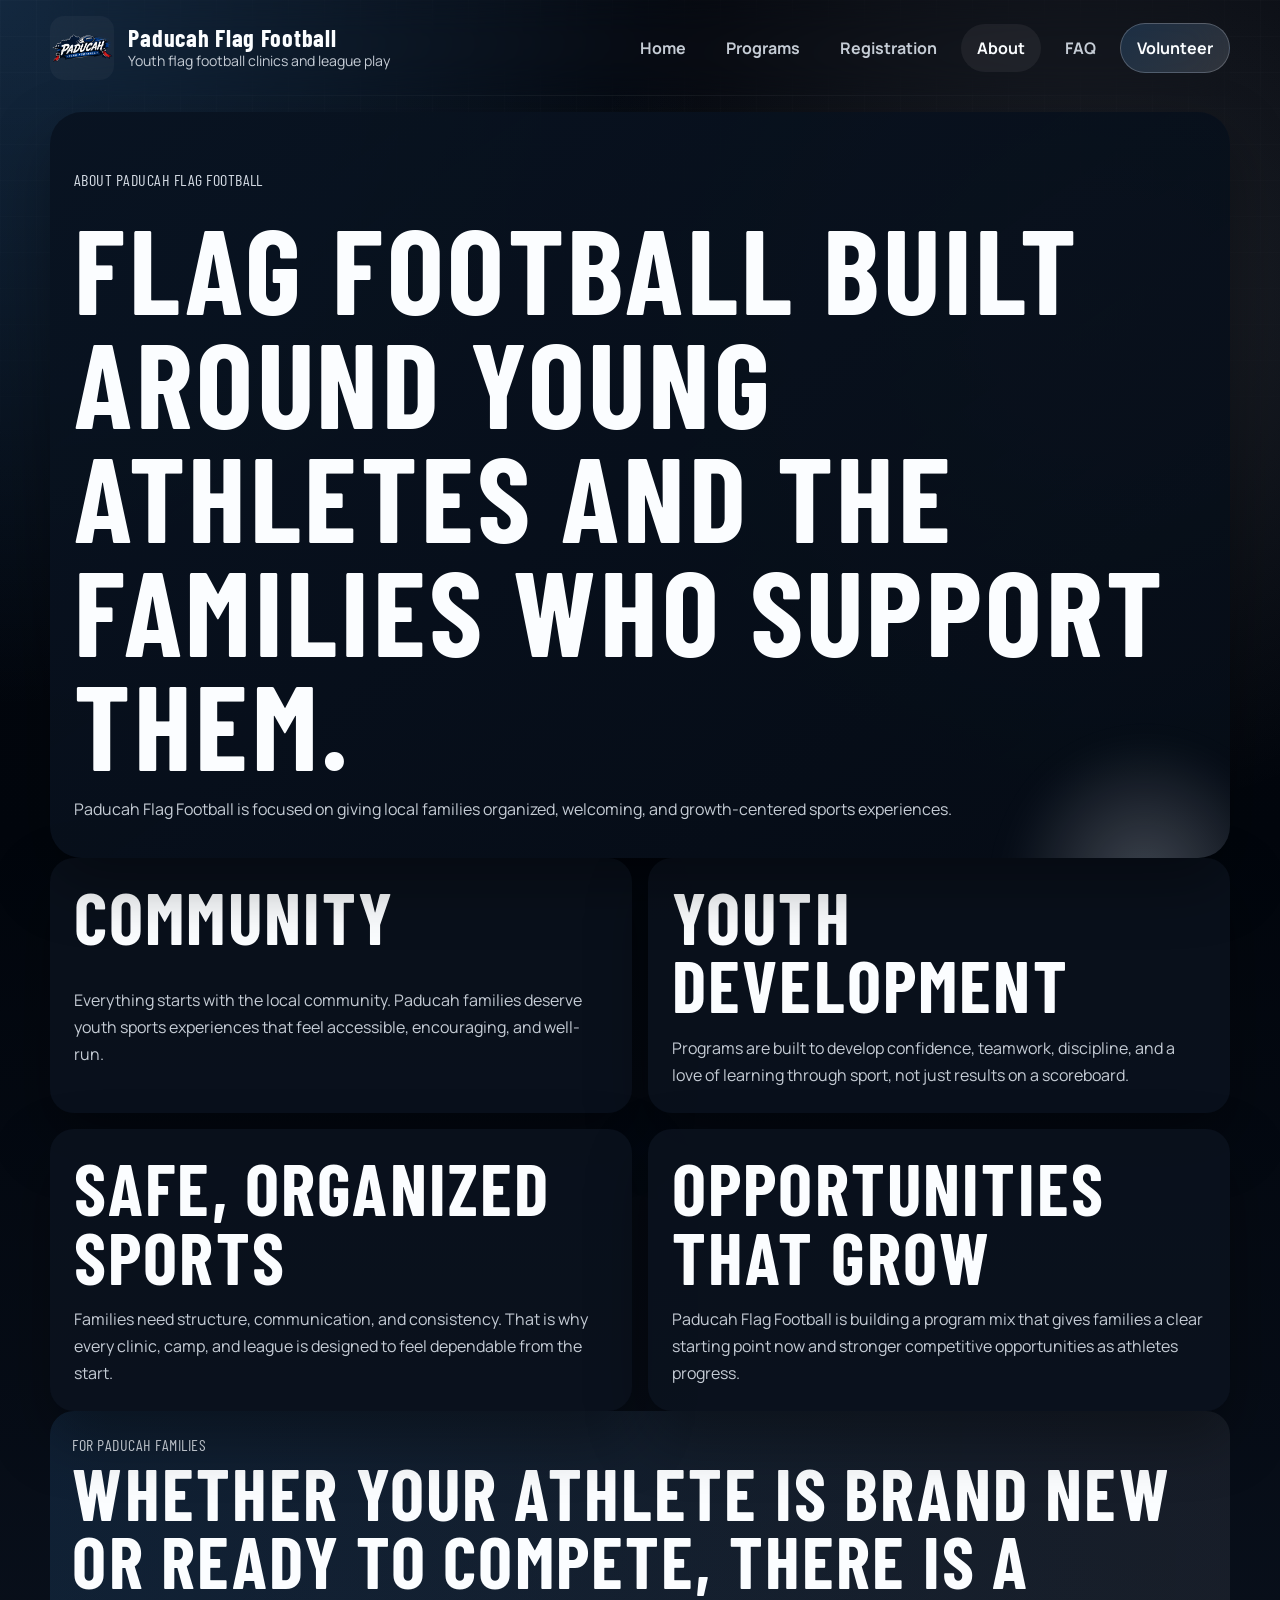
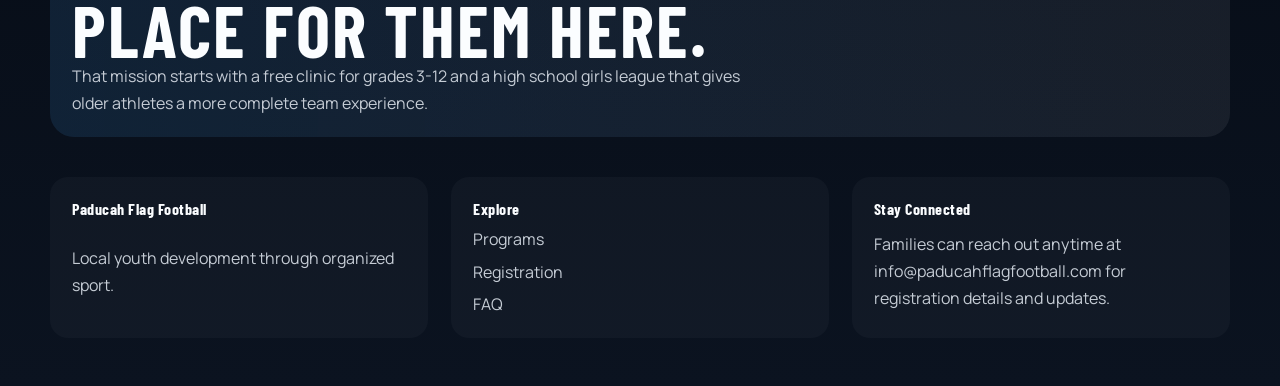
==== commit e2a28541: "Update content and structure across multiple pages for Paducah Flag Football, enhancing clarity on p" ====
--- a/about.html
+++ b/about.html
@@ -22,7 +22,7 @@
         </span>
         <span class="brand-text">
           <strong>Paducah Flag Football</strong>
-          <span>Youth leagues, clinics, and camps</span>
+          <span>Youth flag football clinics and league play</span>
         </span>
       </a>
       <button class="menu-toggle" type="button" aria-expanded="false" aria-controls="site-nav">
@@ -41,7 +41,7 @@
     <main>
       <section class="page-hero">
         <p class="eyebrow">About Paducah Flag Football</p>
-        <h1>Local sports opportunities built around young athletes and the families who support them.</h1>
+        <h1>Flag football built around young athletes and the families who support them.</h1>
         <p>Paducah Flag Football is focused on giving local families organized, welcoming, and growth-centered sports experiences.</p>
       </section>
 
@@ -59,8 +59,8 @@
           <p>Families need structure, communication, and consistency. That is why every clinic, camp, and league is designed to feel dependable from the start.</p>
         </article>
         <article>
-          <h2>Opportunities for Boys and Girls</h2>
-          <p>Paducah Flag Football is creating opportunities for a wide range of athletes, with programming that welcomes both boys and girls.</p>
+          <h2>Opportunities That Grow</h2>
+          <p>Paducah Flag Football is building a program mix that gives families a clear starting point now and stronger competitive opportunities as athletes progress.</p>
         </article>
       </section>
 
@@ -68,7 +68,7 @@
         <div>
           <p class="eyebrow">For Paducah Families</p>
           <h2>Whether your athlete is brand new or ready to compete, there is a place for them here.</h2>
-          <p>That mission drives the launch of the flag football clinic and girls' summer league for local athletes and families.</p>
+          <p>That mission starts with a free clinic for grades 3-12 and a high school girls league that gives older athletes a more complete team experience.</p>
         </div>
       </section>
     </main>
@@ -85,8 +85,8 @@
         <a href="faq.html">FAQ</a>
       </div>
       <div>
-        <strong>Next Step</strong>
-        <p>Use this section for your final contact details, registration links, and social profiles.</p>
+        <strong>Stay Connected</strong>
+        <p>Families can reach out anytime at <a href="mailto:info@paducahflagfootball.com">info@paducahflagfootball.com</a> for registration details and updates.</p>
       </div>
     </footer>
   </div>
--- a/assets/styles.css
+++ b/assets/styles.css
@@ -628,6 +628,11 @@
     grid-template-columns: 1.35fr 0.85fr;
   }
 
+  .equipment-media-layout {
+    grid-template-columns: 0.8fr 1.2fr;
+    align-items: stretch;
+  }
+
   .story-grid {
     grid-template-columns: repeat(2, minmax(0, 1fr));
   }
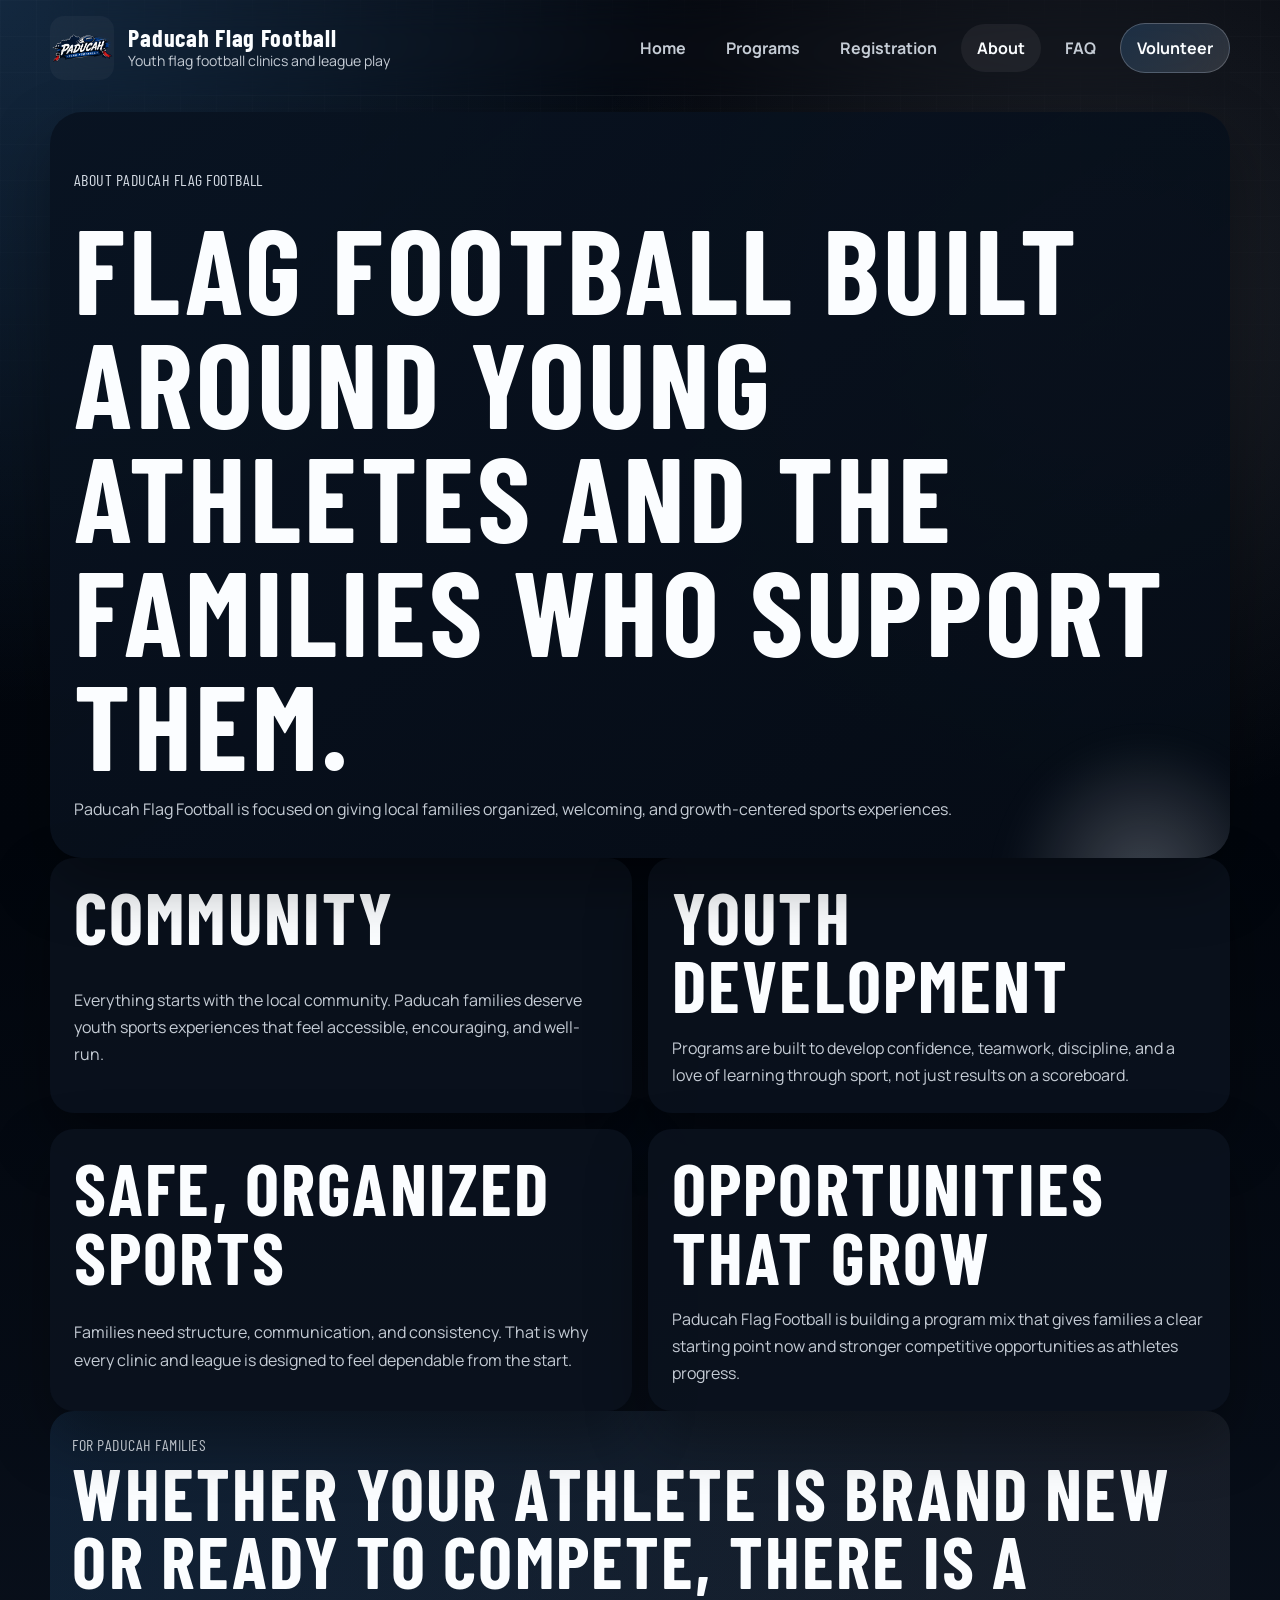
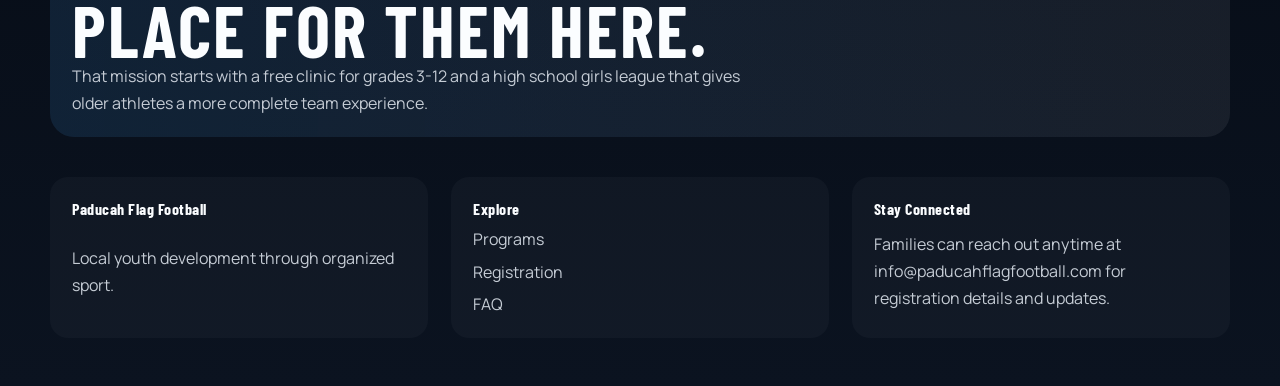
==== commit 3a05f979: "removed camp" ====
--- a/about.html
+++ b/about.html
@@ -56,7 +56,7 @@
         </article>
         <article>
           <h2>Safe, Organized Sports</h2>
-          <p>Families need structure, communication, and consistency. That is why every clinic, camp, and league is designed to feel dependable from the start.</p>
+          <p>Families need structure, communication, and consistency. That is why every clinic and league is designed to feel dependable from the start.</p>
         </article>
         <article>
           <h2>Opportunities That Grow</h2>
